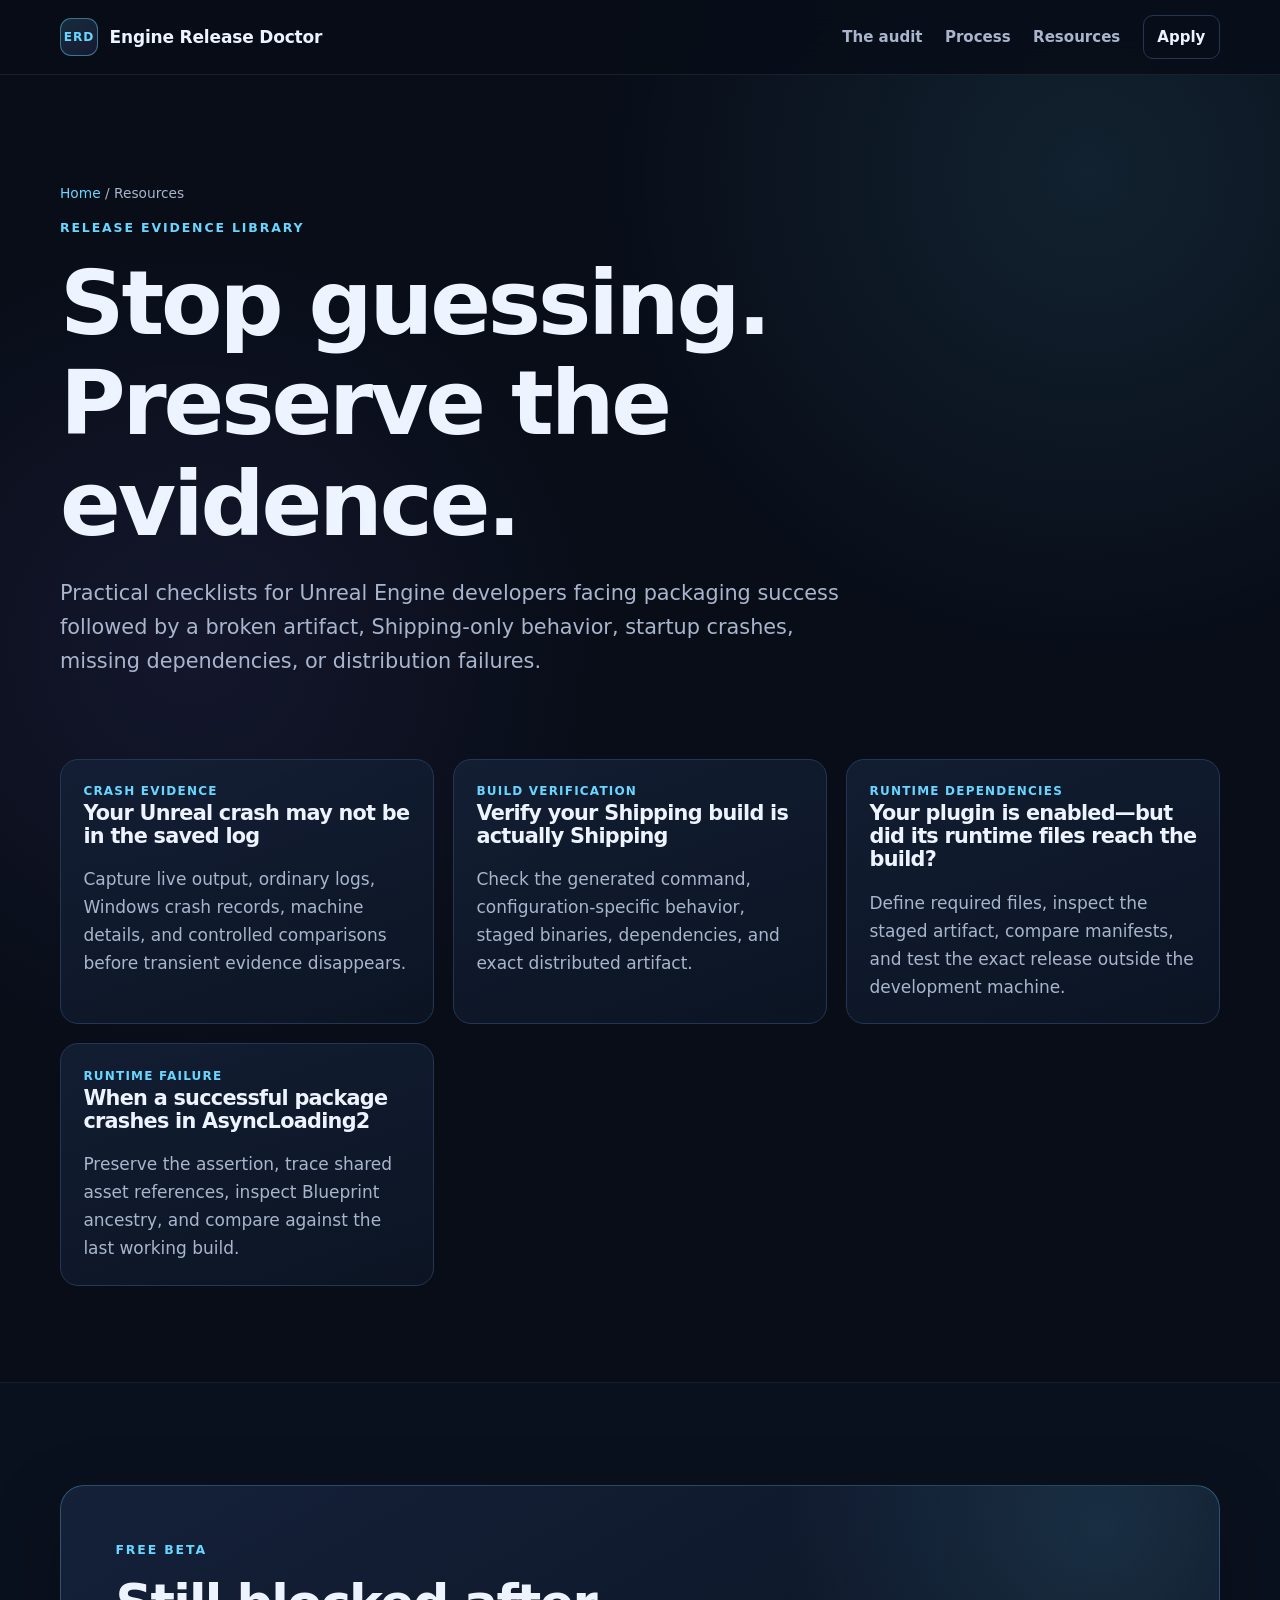
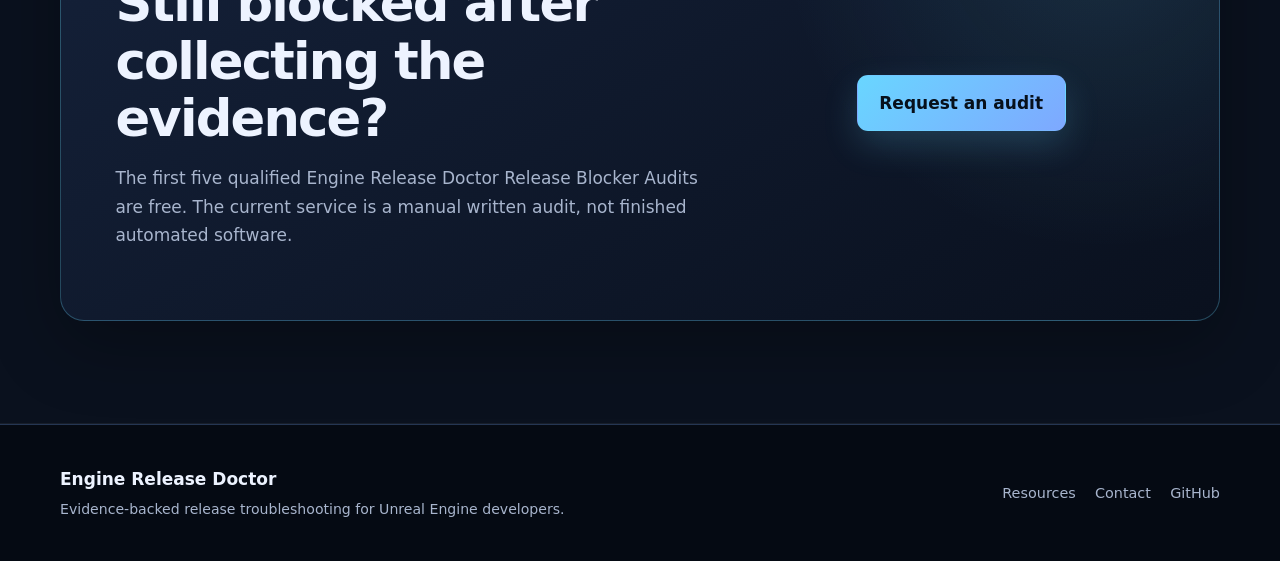
==== resources/index.html @ 9ff3390b "Link runtime dependency verification guide" ====
<!doctype html>
<html lang="en">
<head>
  <meta charset="utf-8">
  <meta name="viewport" content="width=device-width, initial-scale=1">
  <title>Unreal Release Troubleshooting Resources | Engine Release Doctor</title>
  <meta name="description" content="Practical evidence checklists for Unreal Engine packaging, Shipping-build, staged-artifact, dependency, and packaged-runtime failures.">
  <link rel="stylesheet" href="../styles.css">
</head>
<body>
  <a class="skip-link" href="#main">Skip to content</a>
  <header class="site-header">
    <div class="wrap header-inner">
      <a class="brand" href="../index.html"><span class="brand-mark">ERD</span><span>Engine Release Doctor</span></a>
      <nav aria-label="Primary navigation">
        <a href="../index.html#audit">The audit</a>
        <a href="../index.html#process">Process</a>
        <a href="index.html">Resources</a>
        <a class="nav-cta" href="../index.html#apply">Apply</a>
      </nav>
    </div>
  </header>

  <main id="main">
    <section class="resource-index-hero">
      <div class="wrap">
        <p class="breadcrumb"><a href="../index.html">Home</a> / Resources</p>
        <p class="eyebrow">Release evidence library</p>
        <h1>Stop guessing. Preserve the evidence.</h1>
        <p class="hero-copy">Practical checklists for Unreal Engine developers facing packaging success followed by a broken artifact, Shipping-only behavior, startup crashes, missing dependencies, or distribution failures.</p>
      </div>
    </section>

    <section class="resource-list">
      <div class="wrap card-grid three">
        <article class="resource-card">
          <p class="tag">Crash evidence</p>
          <h3><a href="unreal-crash-log-evidence.html">Your Unreal crash may not be in the saved log</a></h3>
          <p>Capture live output, ordinary logs, Windows crash records, machine details, and controlled comparisons before transient evidence disappears.</p>
        </article>
        <article class="resource-card">
          <p class="tag">Build verification</p>
          <h3><a href="verify-shipping-build.html">Verify your Shipping build is actually Shipping</a></h3>
          <p>Check the generated command, configuration-specific behavior, staged binaries, dependencies, and exact distributed artifact.</p>
        </article>
        <article class="resource-card">
          <p class="tag">Runtime dependencies</p>
          <h3><a href="verify-runtime-dependencies.html">Your plugin is enabled—but did its runtime files reach the build?</a></h3>
          <p>Define required files, inspect the staged artifact, compare manifests, and test the exact release outside the development machine.</p>
        </article>
        <article class="resource-card">
          <p class="tag">Runtime failure</p>
          <h3><a href="async-loading-crash.html">When a successful package crashes in AsyncLoading2</a></h3>
          <p>Preserve the assertion, trace shared asset references, inspect Blueprint ancestry, and compare against the last working build.</p>
        </article>
      </div>
    </section>

    <section class="section alt">
      <div class="wrap apply-card">
        <div>
          <p class="eyebrow">Free beta</p>
          <h2>Still blocked after collecting the evidence?</h2>
          <p>The first five qualified Engine Release Doctor Release Blocker Audits are free. The current service is a manual written audit, not finished automated software.</p>
        </div>
        <div class="apply-actions">
          <a class="button primary large" href="../index.html#apply">Request an audit</a>
        </div>
      </div>
    </section>
  </main>

  <footer>
    <div class="wrap footer-inner">
      <div><strong>Engine Release Doctor</strong><p>Evidence-backed release troubleshooting for Unreal Engine developers.</p></div>
      <div class="footer-links"><a href="index.html">Resources</a><a href="mailto:davisscholarshiphunt@gmail.com">Contact</a><a href="https://github.com/davisscholarshiphunt-beep/engine-release-doctor-site">GitHub</a></div>
    </div>
  </footer>
</body>
</html>
---- styles.css ----
:root {
  --bg: #080d18;
  --bg-soft: #0d1526;
  --panel: #111b2f;
  --panel-2: #15223a;
  --text: #edf3ff;
  --muted: #a8b5cd;
  --line: #253653;
  --accent: #69d6ff;
  --accent-2: #8e7dff;
  --success: #73e2aa;
  --warning: #f6c66c;
  --danger: #ff9c9c;
  --shadow: 0 24px 70px rgba(0, 0, 0, .28);
  --radius: 18px;
  --wrap: 1160px;
}

* { box-sizing: border-box; }

html { scroll-behavior: smooth; }

body {
  margin: 0;
  background:
    radial-gradient(circle at 85% 8%, rgba(105, 214, 255, .1), transparent 31rem),
    radial-gradient(circle at 15% 30%, rgba(142, 125, 255, .09), transparent 26rem),
    var(--bg);
  color: var(--text);
  font-family: Inter, ui-sans-serif, system-ui, -apple-system, BlinkMacSystemFont, "Segoe UI", sans-serif;
  font-size: 17px;
  line-height: 1.65;
  -webkit-font-smoothing: antialiased;
}

a { color: inherit; }

a:focus-visible,
button:focus-visible,
summary:focus-visible {
  outline: 3px solid var(--accent);
  outline-offset: 4px;
}

.skip-link {
  position: absolute;
  top: -100px;
  left: 1rem;
  z-index: 999;
  padding: .75rem 1rem;
  border-radius: 8px;
  background: #fff;
  color: #000;
}
.skip-link:focus { top: 1rem; }

.wrap {
  width: min(calc(100% - 2.5rem), var(--wrap));
  margin-inline: auto;
}

.narrow { max-width: 790px; }

.site-header {
  position: sticky;
  top: 0;
  z-index: 30;
  border-bottom: 1px solid rgba(255, 255, 255, .08);
  background: rgba(8, 13, 24, .86);
  backdrop-filter: blur(18px);
}

.header-inner {
  display: flex;
  align-items: center;
  justify-content: space-between;
  min-height: 74px;
  gap: 1rem;
}

.brand {
  display: inline-flex;
  align-items: center;
  gap: .72rem;
  font-weight: 800;
  text-decoration: none;
  letter-spacing: -.01em;
}

.brand-mark {
  display: grid;
  place-items: center;
  width: 38px;
  height: 38px;
  border: 1px solid rgba(105, 214, 255, .45);
  border-radius: 11px;
  background: linear-gradient(145deg, rgba(105, 214, 255, .16), rgba(142, 125, 255, .12));
  color: var(--accent);
  font-size: .76rem;
  letter-spacing: .08em;
}

nav {
  display: flex;
  align-items: center;
  gap: 1.4rem;
}

nav a {
  color: var(--muted);
  text-decoration: none;
  font-size: .94rem;
  font-weight: 650;
}
nav a:hover { color: var(--text); }

.nav-cta {
  padding: .55rem .85rem;
  border: 1px solid var(--line);
  border-radius: 10px;
  color: var(--text);
}

.hero {
  padding: 7.5rem 0 6.5rem;
  overflow: hidden;
}

.hero-grid {
  display: grid;
  grid-template-columns: minmax(0, 1.45fr) minmax(330px, .75fr);
  align-items: center;
  gap: clamp(3rem, 7vw, 6rem);
}

.eyebrow {
  margin: 0 0 .9rem;
  color: var(--accent);
  font-size: .78rem;
  font-weight: 850;
  letter-spacing: .15em;
  text-transform: uppercase;
}

h1, h2, h3 {
  margin-top: 0;
  line-height: 1.12;
  letter-spacing: -.035em;
}

h1 {
  max-width: 800px;
  margin-bottom: 1.35rem;
  font-size: clamp(3.1rem, 7vw, 5.9rem);
}

h2 {
  margin-bottom: 1rem;
  font-size: clamp(2rem, 4vw, 3.45rem);
}

h3 {
  margin-bottom: .7rem;
  font-size: 1.3rem;
}

p { color: var(--muted); }

.hero-copy {
  max-width: 780px;
  margin: 0 0 2rem;
  font-size: clamp(1.08rem, 2vw, 1.3rem);
}

.button-row {
  display: flex;
  flex-wrap: wrap;
  gap: .85rem;
}

.button {
  display: inline-flex;
  align-items: center;
  justify-content: center;
  min-height: 48px;
  padding: .72rem 1.05rem;
  border: 1px solid transparent;
  border-radius: 11px;
  font-weight: 800;
  text-decoration: none;
  transition: transform .18s ease, border-color .18s ease, background .18s ease;
}

.button:hover { transform: translateY(-2px); }

.button.primary {
  background: linear-gradient(135deg, var(--accent), #7ea8ff);
  color: #07101b;
  box-shadow: 0 14px 34px rgba(105, 214, 255, .18);
}

.button.secondary {
  border-color: var(--line);
  background: rgba(255, 255, 255, .025);
  color: var(--text);
}

.button.large {
  min-height: 56px;
  padding-inline: 1.35rem;
}

.fine-print {
  max-width: 690px;
  margin-top: 1rem;
  font-size: .85rem;
}

.diagnostic-card {
  position: relative;
  padding: 1.6rem;
  border: 1px solid rgba(105, 214, 255, .22);
  border-radius: 24px;
  background: linear-gradient(155deg, rgba(21, 34, 58, .96), rgba(11, 18, 33, .96));
  box-shadow: var(--shadow);
}

.diagnostic-card::before {
  content: "";
  position: absolute;
  inset: -1px;
  z-index: -1;
  border-radius: inherit;
  background: linear-gradient(140deg, rgba(105, 214, 255, .35), transparent 42%, rgba(142, 125, 255, .28));
  filter: blur(12px);
  opacity: .38;
}

.status-line {
  display: flex;
  align-items: center;
  gap: .55rem;
  margin-bottom: 1.4rem;
  color: var(--success);
  font-size: .85rem;
  font-weight: 750;
}

.status-dot {
  width: 9px;
  height: 9px;
  border-radius: 50%;
  background: var(--success);
  box-shadow: 0 0 0 5px rgba(115, 226, 170, .11);
}

.check-list,
.evidence-list,
.fit-card ul {
  margin: 0;
  padding: 0;
  list-style: none;
}

.check-list li,
.evidence-list li,
.fit-card li {
  position: relative;
  padding-left: 1.65rem;
}

.check-list li + li,
.evidence-list li + li,
.fit-card li + li { margin-top: .72rem; }

.check-list li::before,
.evidence-list li::before,
.fit-card.yes li::before {
  content: "✓";
  position: absolute;
  left: 0;
  color: var(--success);
  font-weight: 900;
}

.fit-card.no li::before {
  content: "—";
  position: absolute;
  left: 0;
  color: var(--warning);
  font-weight: 900;
}

.card-note {
  margin-top: 1.35rem;
  padding-top: 1rem;
  border-top: 1px solid var(--line);
  color: var(--muted);
  font-size: .88rem;
}

.signal-strip {
  border-block: 1px solid var(--line);
  background: rgba(12, 20, 35, .68);
}

.signal-grid {
  display: grid;
  grid-template-columns: repeat(6, 1fr);
  gap: .75rem;
  padding-block: 1.05rem;
}

.signal-grid span {
  color: #c8d4e8;
  font-size: .78rem;
  font-weight: 720;
  text-align: center;
}

.section { padding: 6.4rem 0; }
.section.alt {
  border-block: 1px solid rgba(255, 255, 255, .055);
  background: rgba(12, 20, 35, .62);
}

.section-heading {
  max-width: 780px;
  margin-bottom: 2.6rem;
}
.section-heading.compact { margin-bottom: 1.8rem; }
.section-heading p { max-width: 720px; }
.row-heading {
  display: flex;
  align-items: end;
  justify-content: space-between;
  max-width: none;
  gap: 2rem;
}
.row-heading h2 { margin-bottom: 0; }

.card-grid {
  display: grid;
  gap: 1.2rem;
}
.card-grid.three { grid-template-columns: repeat(3, 1fr); }

.feature-card,
.resource-card,
.fit-card,
.check-panel {
  border: 1px solid var(--line);
  border-radius: var(--radius);
  background: linear-gradient(160deg, rgba(20, 33, 56, .82), rgba(13, 22, 38, .82));
}

.feature-card,
.resource-card,
.fit-card { padding: 1.4rem; }

.step-number {
  display: inline-block;
  margin-bottom: 1.2rem;
  color: var(--accent);
  font-size: .76rem;
  font-weight: 900;
  letter-spacing: .12em;
}

.feature-card p,
.resource-card p { margin-bottom: 0; }

.two-column,
.evidence-grid {
  display: grid;
  grid-template-columns: .85fr 1.15fr;
  gap: clamp(2rem, 8vw, 7rem);
  align-items: start;
}

.lead { font-size: 1.1rem; }

.process-list {
  margin: 0;
  padding: 0;
  list-style: none;
  counter-reset: process;
}

.process-list li {
  position: relative;
  display: grid;
  grid-template-columns: 1fr;
  padding: 0 0 1.6rem 3.6rem;
  counter-increment: process;
}

.process-list li + li { padding-top: .15rem; }

.process-list li::before {
  content: counter(process, decimal-leading-zero);
  position: absolute;
  left: 0;
  top: 0;
  display: grid;
  place-items: center;
  width: 2.5rem;
  height: 2.5rem;
  border: 1px solid var(--line);
  border-radius: 10px;
  color: var(--accent);
  font-size: .75rem;
  font-weight: 900;
}

.process-list li:not(:last-child)::after {
  content: "";
  position: absolute;
  left: 1.22rem;
  top: 2.75rem;
  bottom: .25rem;
  width: 1px;
  background: var(--line);
}

.process-list span { color: var(--muted); }

.privacy-note {
  margin-top: 1.5rem;
  padding: 1rem 1.1rem;
  border-left: 3px solid var(--warning);
  border-radius: 0 10px 10px 0;
  background: rgba(246, 198, 108, .07);
  color: var(--muted);
}
.privacy-note strong { color: var(--text); }

.check-panel { padding: 1.5rem; }

.fit-grid {
  display: grid;
  grid-template-columns: 1fr 1fr;
  gap: 1.2rem;
}

.fit-card.yes { border-color: rgba(115, 226, 170, .26); }
.fit-card.no { border-color: rgba(246, 198, 108, .22); }

.tag {
  margin: 0 0 .8rem;
  color: var(--accent);
  font-size: .75rem;
  font-weight: 850;
  letter-spacing: .1em;
  text-transform: uppercase;
}

.resource-card h3 a { text-decoration: none; }
.resource-card h3 a:hover { color: var(--accent); }

.text-link {
  color: var(--accent);
  font-weight: 800;
  text-decoration: none;
  white-space: nowrap;
}

.apply-section { padding-top: 4rem; }

.apply-card {
  display: grid;
  grid-template-columns: 1.2fr .8fr;
  align-items: center;
  gap: 2rem;
  padding: clamp(1.6rem, 5vw, 3.4rem);
  border: 1px solid rgba(105, 214, 255, .28);
  border-radius: 24px;
  background:
    radial-gradient(circle at 90% 10%, rgba(105, 214, 255, .12), transparent 20rem),
    linear-gradient(150deg, rgba(21, 34, 58, .97), rgba(10, 17, 30, .97));
  box-shadow: var(--shadow);
}

.apply-actions { text-align: center; }
.contact-line { margin: .8rem 0 0; font-size: .85rem; }
.contact-line a { color: var(--accent); }

.faq-section details {
  border-top: 1px solid var(--line);
  padding: 1rem 0;
}
.faq-section details:last-child { border-bottom: 1px solid var(--line); }

summary {
  cursor: pointer;
  color: var(--text);
  font-weight: 800;
}

footer {
  border-top: 1px solid var(--line);
  padding: 2.5rem 0;
  background: rgba(5, 9, 17, .72);
}

.footer-inner {
  display: flex;
  align-items: center;
  justify-content: space-between;
  gap: 2rem;
}
.footer-inner p { margin: .3rem 0 0; font-size: .88rem; }
.footer-links { display: flex; gap: 1.2rem; }
.footer-links a { color: var(--muted); text-decoration: none; font-size: .9rem; }
.footer-links a:hover { color: var(--text); }

/* Resource pages */
.article-hero { padding: 5.5rem 0 3.2rem; }
.article-hero .wrap { max-width: 860px; }
.article-hero h1 { font-size: clamp(2.5rem, 6vw, 4.8rem); }
.article-meta { color: var(--muted); font-size: .88rem; }

.article-layout {
  display: grid;
  grid-template-columns: minmax(0, 760px) 260px;
  gap: 4rem;
  align-items: start;
  padding-bottom: 6rem;
}

.article-body h2 { margin-top: 3.2rem; font-size: 2rem; }
.article-body h3 { margin-top: 2.2rem; }
.article-body p,
.article-body li { color: #c0cce0; }
.article-body code {
  padding: .12rem .35rem;
  border: 1px solid var(--line);
  border-radius: 5px;
  background: #0b1220;
  color: #d7e7ff;
  font-size: .9em;
}
.article-body pre {
  overflow-x: auto;
  padding: 1rem;
  border: 1px solid var(--line);
  border-radius: 12px;
  background: #070c15;
}
.article-body blockquote {
  margin: 2rem 0;
  padding: .2rem 0 .2rem 1.2rem;
  border-left: 3px solid var(--accent);
}

.article-aside {
  position: sticky;
  top: 100px;
  padding: 1.2rem;
  border: 1px solid var(--line);
  border-radius: 14px;
  background: var(--panel);
}
.article-aside h3 { font-size: 1rem; }
.article-aside a { color: var(--accent); }
.article-aside p { font-size: .9rem; }

.resource-index-hero { padding: 5.8rem 0 3rem; }
.resource-list { padding-bottom: 6rem; }
.resource-list .resource-card { min-height: 100%; }
.breadcrumb { color: var(--muted); font-size: .86rem; }
.breadcrumb a { color: var(--accent); text-decoration: none; }

@media (max-width: 980px) {
  nav a:not(.nav-cta) { display: none; }
  .hero-grid,
  .two-column,
  .evidence-grid,
  .apply-card,
  .article-layout { grid-template-columns: 1fr; }
  .card-grid.three { grid-template-columns: repeat(2, 1fr); }
  .signal-grid { grid-template-columns: repeat(3, 1fr); }
  .article-aside { position: static; }
}

@media (max-width: 680px) {
  body { font-size: 16px; }
  .wrap { width: min(calc(100% - 1.5rem), var(--wrap)); }
  .hero { padding: 5rem 0 4.2rem; }
  h1 { font-size: clamp(2.65rem, 14vw, 4.2rem); }
  .section { padding: 4.5rem 0; }
  .card-grid.three,
  .fit-grid { grid-template-columns: 1fr; }
  .signal-grid { grid-template-columns: repeat(2, 1fr); }
  .row-heading,
  .footer-inner { align-items: flex-start; flex-direction: column; }
  .footer-links { flex-wrap: wrap; }
  .button-row .button,
  .apply-actions .button { width: 100%; }
  .diagnostic-card { padding: 1.25rem; }
}
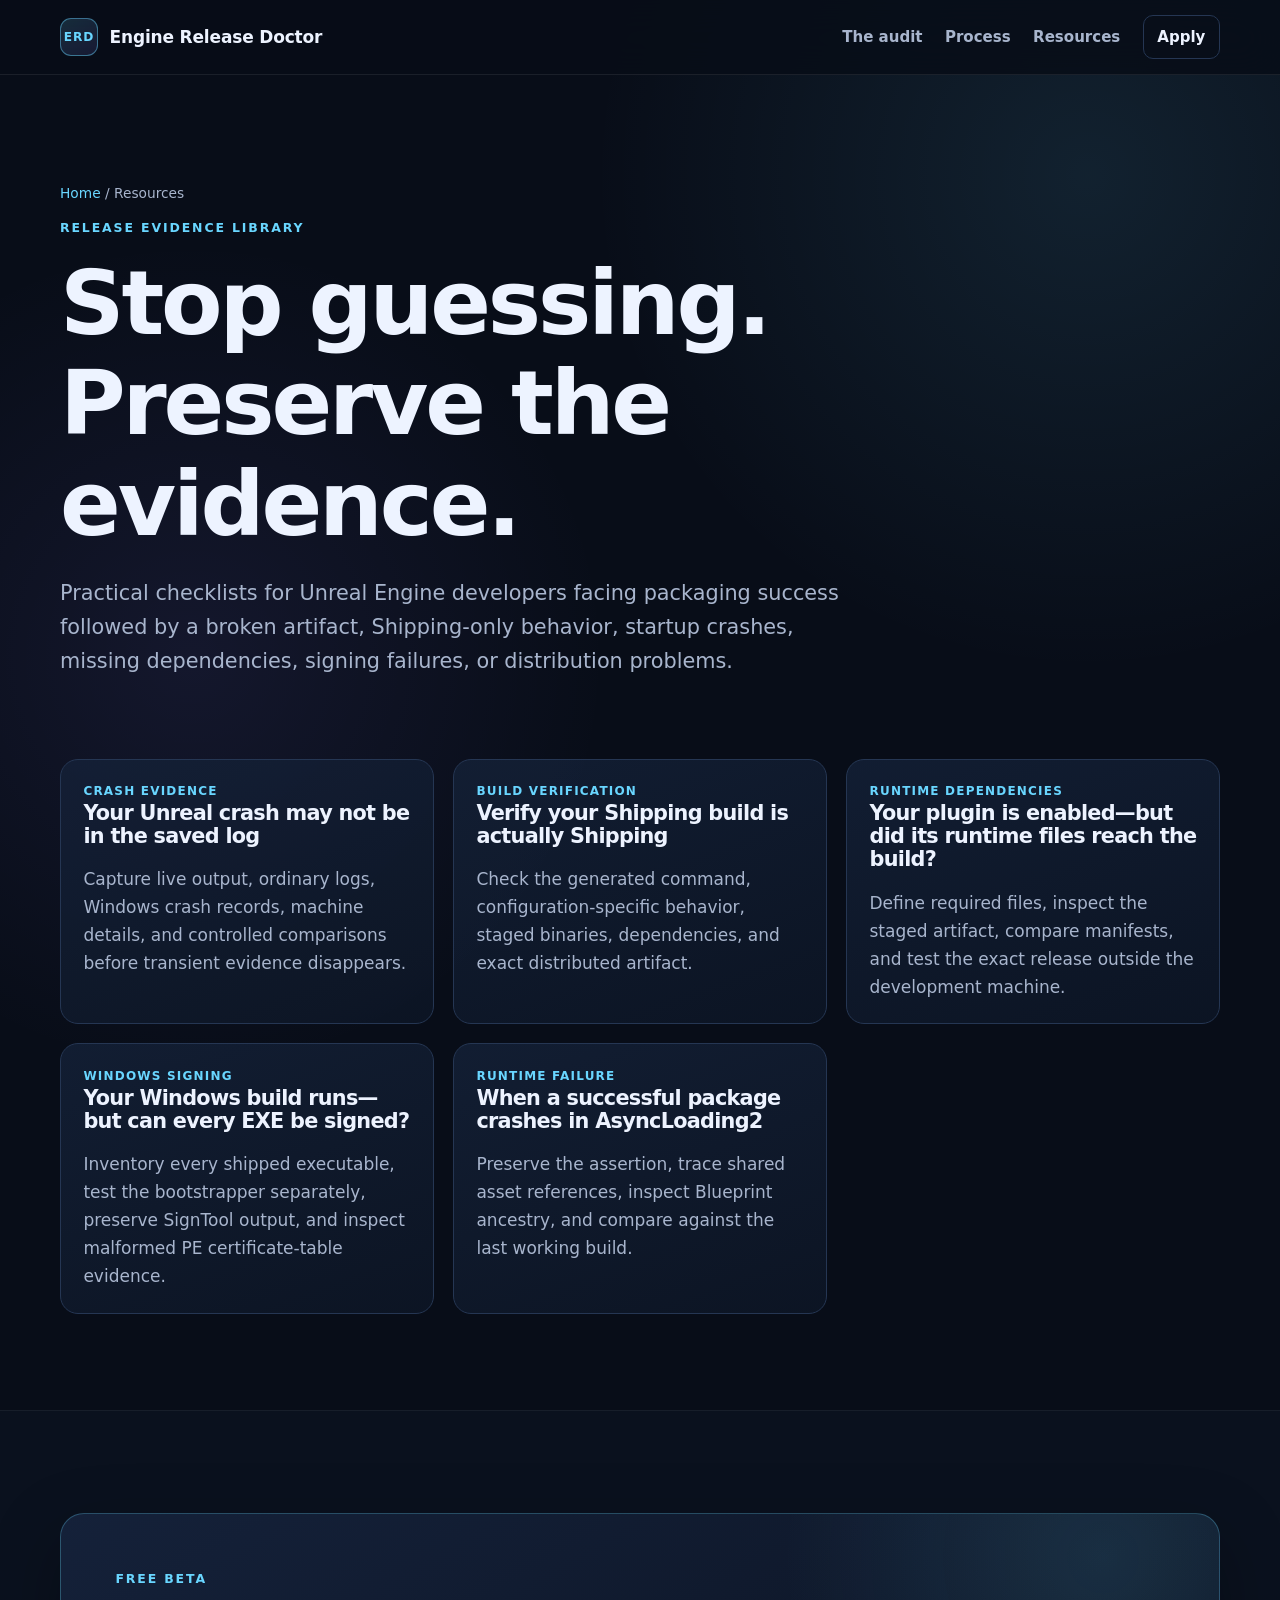
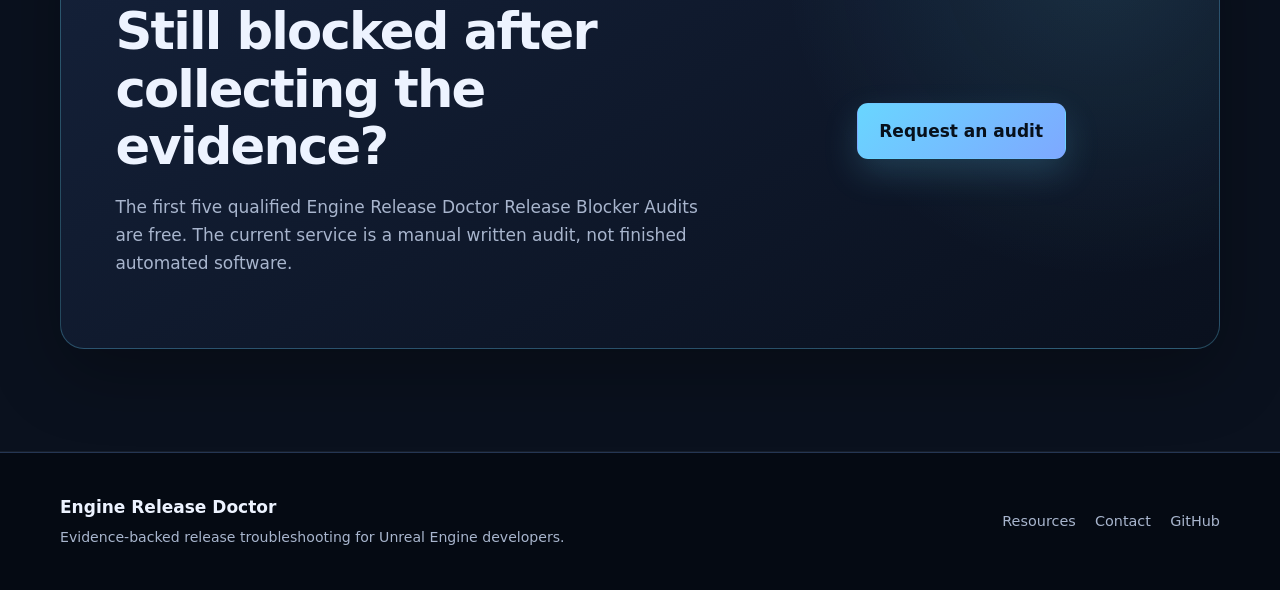
==== commit 98e0e523: "Add Windows signing preflight to resources" ====
--- a/resources/index.html
+++ b/resources/index.html
@@ -4,7 +4,7 @@
   <meta charset="utf-8">
   <meta name="viewport" content="width=device-width, initial-scale=1">
   <title>Unreal Release Troubleshooting Resources | Engine Release Doctor</title>
-  <meta name="description" content="Practical evidence checklists for Unreal Engine packaging, Shipping-build, staged-artifact, dependency, and packaged-runtime failures.">
+  <meta name="description" content="Practical evidence checklists for Unreal Engine packaging, Shipping-build, staged-artifact, dependency, signing, and packaged-runtime failures.">
   <link rel="stylesheet" href="../styles.css">
 </head>
 <body>
@@ -27,7 +27,7 @@
         <p class="breadcrumb"><a href="../index.html">Home</a> / Resources</p>
         <p class="eyebrow">Release evidence library</p>
         <h1>Stop guessing. Preserve the evidence.</h1>
-        <p class="hero-copy">Practical checklists for Unreal Engine developers facing packaging success followed by a broken artifact, Shipping-only behavior, startup crashes, missing dependencies, or distribution failures.</p>
+        <p class="hero-copy">Practical checklists for Unreal Engine developers facing packaging success followed by a broken artifact, Shipping-only behavior, startup crashes, missing dependencies, signing failures, or distribution problems.</p>
       </div>
     </section>
 
@@ -47,6 +47,11 @@
           <p class="tag">Runtime dependencies</p>
           <h3><a href="verify-runtime-dependencies.html">Your plugin is enabled—but did its runtime files reach the build?</a></h3>
           <p>Define required files, inspect the staged artifact, compare manifests, and test the exact release outside the development machine.</p>
+        </article>
+        <article class="resource-card">
+          <p class="tag">Windows signing</p>
+          <h3><a href="windows-signing-preflight.html">Your Windows build runs—but can every EXE be signed?</a></h3>
+          <p>Inventory every shipped executable, test the bootstrapper separately, preserve SignTool output, and inspect malformed PE certificate-table evidence.</p>
         </article>
         <article class="resource-card">
           <p class="tag">Runtime failure</p>
@@ -73,7 +78,7 @@
   <footer>
     <div class="wrap footer-inner">
       <div><strong>Engine Release Doctor</strong><p>Evidence-backed release troubleshooting for Unreal Engine developers.</p></div>
-      <div class="footer-links"><a href="index.html">Resources</a><a href="mailto:davisscholarshiphunt@gmail.com">Contact</a><a href="https://github.com/davisscholarshiphunt-beep/engine-release-doctor-site">GitHub</a></div>
+      <div class="footer-links"><a href="index.html">Resources</a><a href="mailto:epiclukefish5@gmail.com">Contact</a><a href="https://github.com/davisscholarshiphunt-beep/engine-release-doctor-site">GitHub</a></div>
     </div>
   </footer>
 </body>
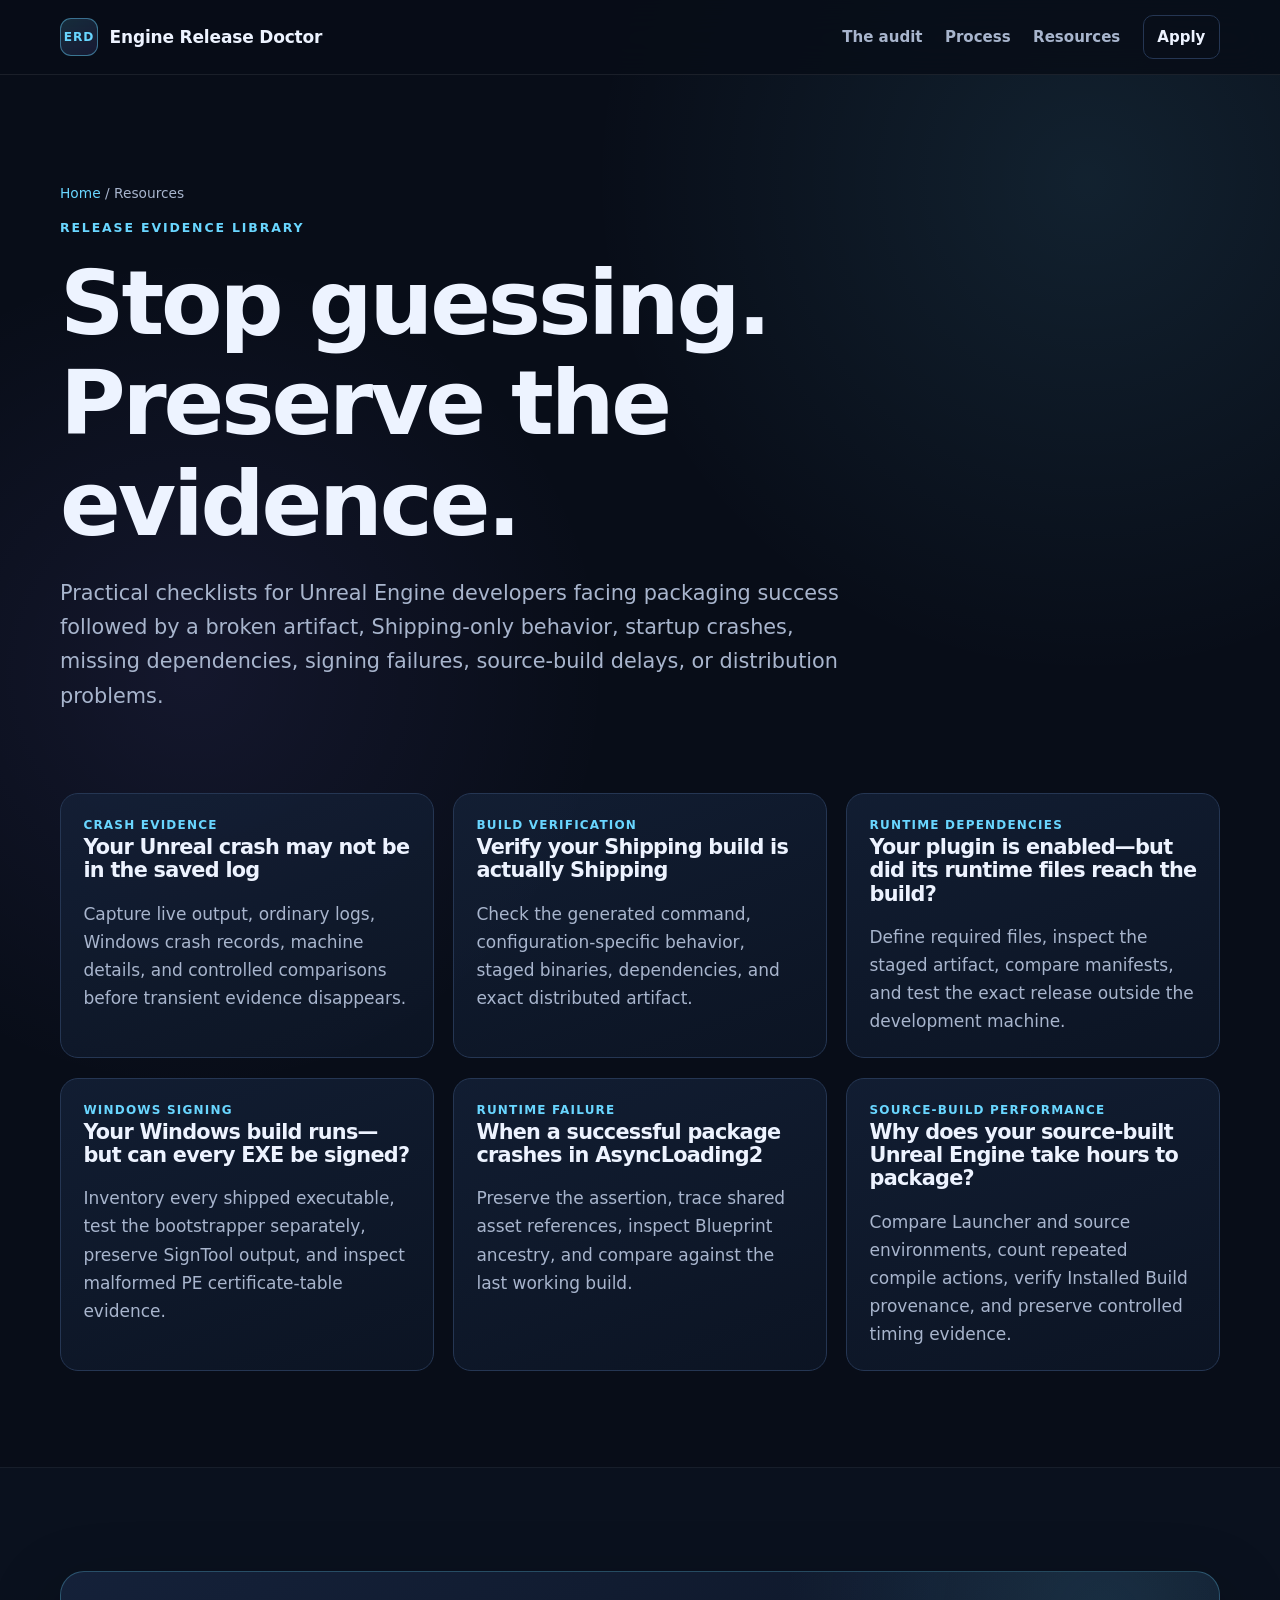
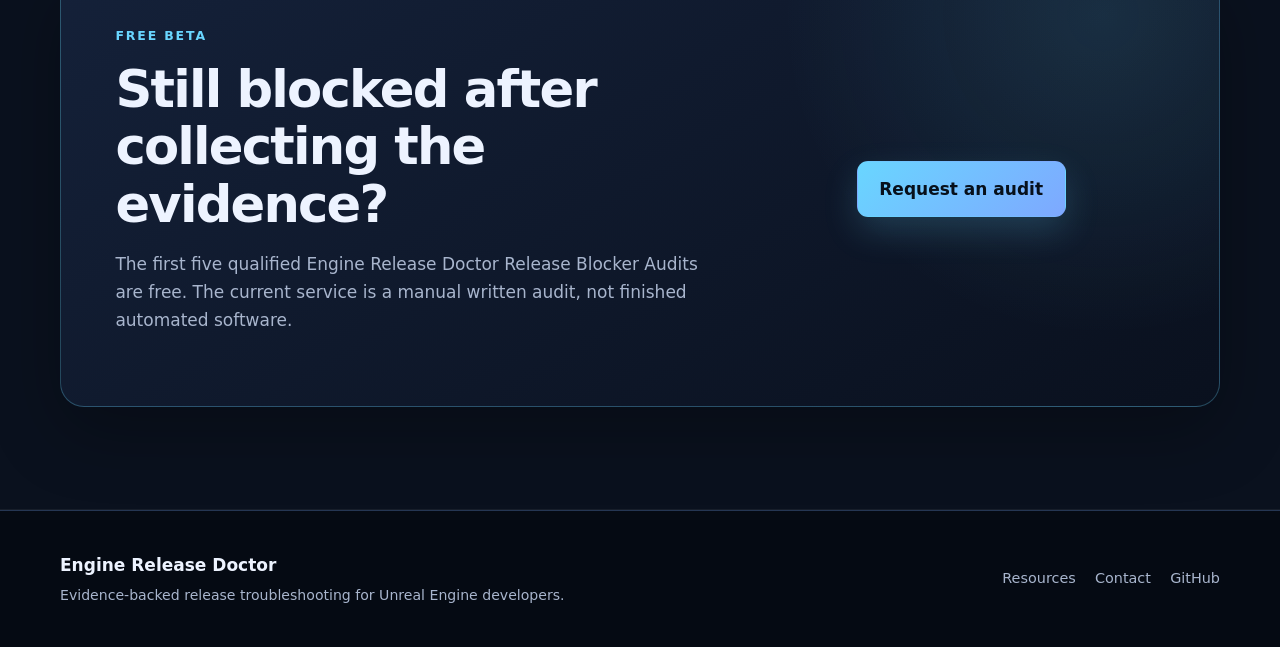
==== commit 077cfaa2: "Add source-build packaging guide to resources" ====
--- a/resources/index.html
+++ b/resources/index.html
@@ -4,7 +4,7 @@
   <meta charset="utf-8">
   <meta name="viewport" content="width=device-width, initial-scale=1">
   <title>Unreal Release Troubleshooting Resources | Engine Release Doctor</title>
-  <meta name="description" content="Practical evidence checklists for Unreal Engine packaging, Shipping-build, staged-artifact, dependency, signing, and packaged-runtime failures.">
+  <meta name="description" content="Practical evidence checklists for Unreal Engine packaging, Shipping-build, staged-artifact, dependency, signing, source-build performance, and packaged-runtime failures.">
   <link rel="stylesheet" href="../styles.css">
 </head>
 <body>
@@ -27,7 +27,7 @@
         <p class="breadcrumb"><a href="../index.html">Home</a> / Resources</p>
         <p class="eyebrow">Release evidence library</p>
         <h1>Stop guessing. Preserve the evidence.</h1>
-        <p class="hero-copy">Practical checklists for Unreal Engine developers facing packaging success followed by a broken artifact, Shipping-only behavior, startup crashes, missing dependencies, signing failures, or distribution problems.</p>
+        <p class="hero-copy">Practical checklists for Unreal Engine developers facing packaging success followed by a broken artifact, Shipping-only behavior, startup crashes, missing dependencies, signing failures, source-build delays, or distribution problems.</p>
       </div>
     </section>
 
@@ -58,6 +58,11 @@
           <h3><a href="async-loading-crash.html">When a successful package crashes in AsyncLoading2</a></h3>
           <p>Preserve the assertion, trace shared asset references, inspect Blueprint ancestry, and compare against the last working build.</p>
         </article>
+        <article class="resource-card">
+          <p class="tag">Source-build performance</p>
+          <h3><a href="source-build-packaging-slow.html">Why does your source-built Unreal Engine take hours to package?</a></h3>
+          <p>Compare Launcher and source environments, count repeated compile actions, verify Installed Build provenance, and preserve controlled timing evidence.</p>
+        </article>
       </div>
     </section>
 
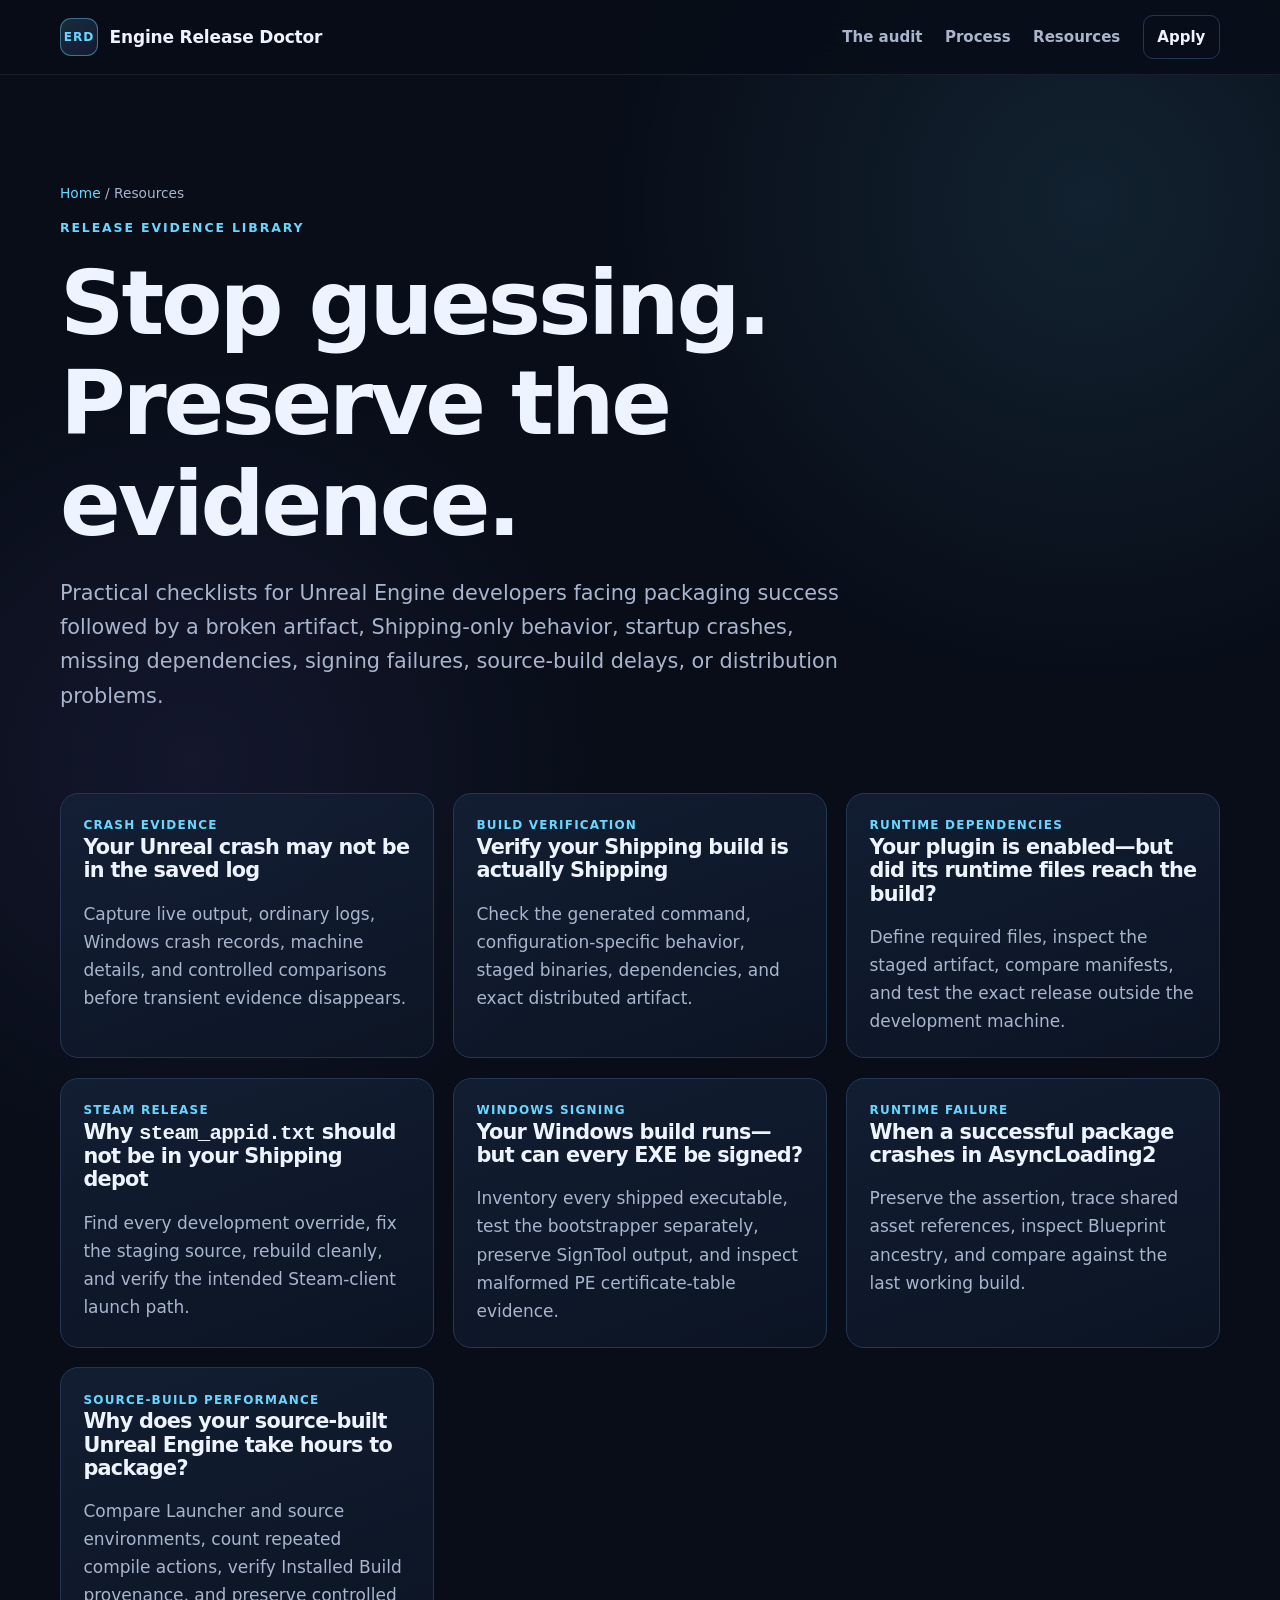
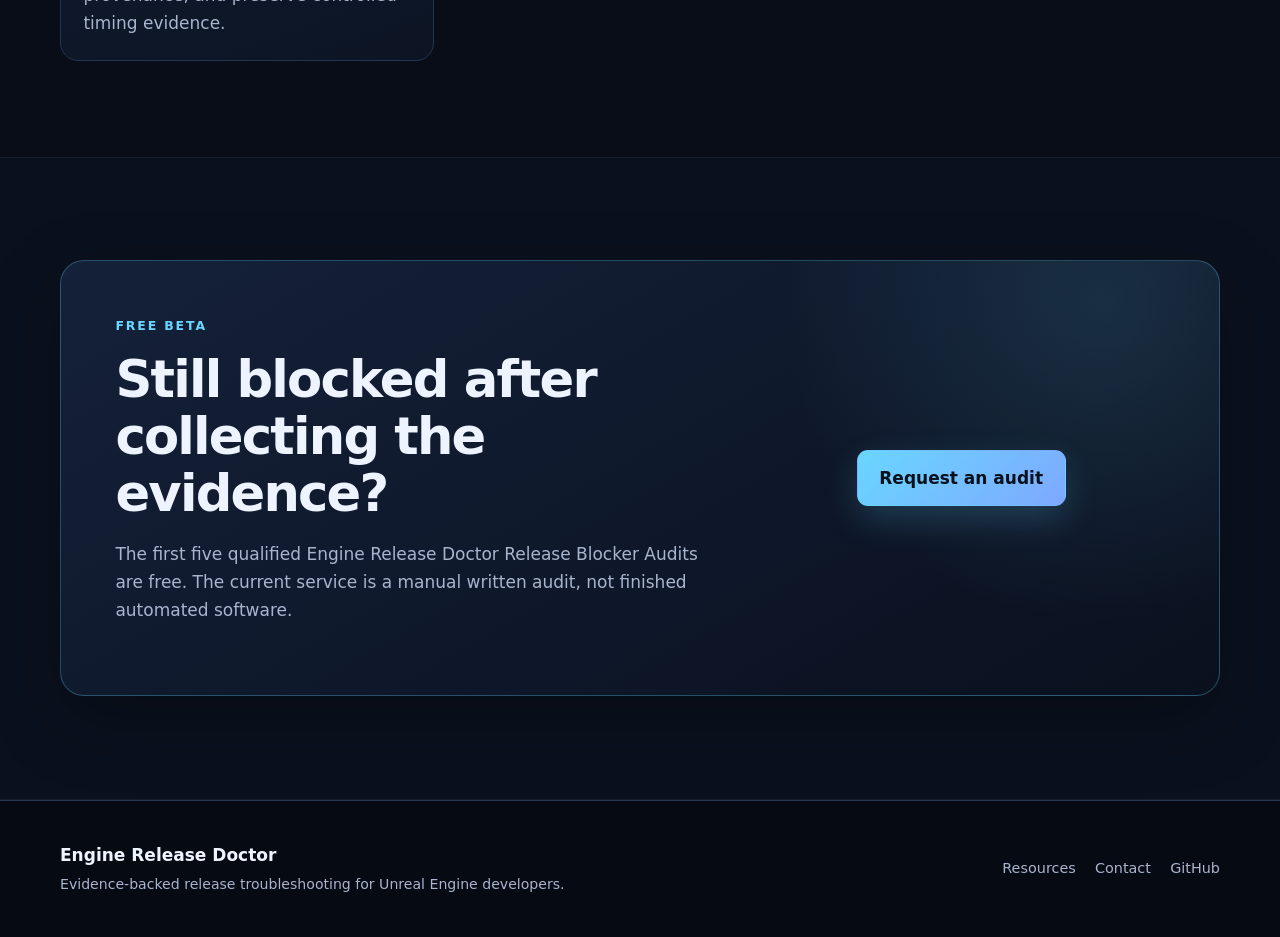
==== commit d6316e81: "Publish Steam App ID release preflight" ====
--- a/resources/index.html
+++ b/resources/index.html
@@ -49,6 +49,11 @@
           <p>Define required files, inspect the staged artifact, compare manifests, and test the exact release outside the development machine.</p>
         </article>
         <article class="resource-card">
+          <p class="tag">Steam release</p>
+          <h3><a href="steam-appid-shipping-depot.html">Why <code>steam_appid.txt</code> should not be in your Shipping depot</a></h3>
+          <p>Find every development override, fix the staging source, rebuild cleanly, and verify the intended Steam-client launch path.</p>
+        </article>
+        <article class="resource-card">
           <p class="tag">Windows signing</p>
           <h3><a href="windows-signing-preflight.html">Your Windows build runs—but can every EXE be signed?</a></h3>
           <p>Inventory every shipped executable, test the bootstrapper separately, preserve SignTool output, and inspect malformed PE certificate-table evidence.</p>
--- a/styles.css
+++ b/styles.css
@@ -515,6 +515,53 @@
 .footer-links a:hover { color: var(--text); }
 
 /* Resource pages */
+.article-page { padding: 5.5rem 0 6rem; }
+.article-wrap { max-width: 860px; }
+.article-wrap h1 { font-size: clamp(2.5rem, 6vw, 4.8rem); }
+.article-wrap h2 { margin-top: 3.2rem; font-size: 2rem; }
+.article-wrap h3 { margin-top: 2.2rem; }
+.article-wrap p,
+.article-wrap li { color: #c0cce0; }
+.article-wrap a:not(.button) { color: var(--accent); }
+.article-wrap code {
+  padding: .12rem .35rem;
+  border: 1px solid var(--line);
+  border-radius: 5px;
+  background: #0b1220;
+  color: #d7e7ff;
+  font-size: .9em;
+  overflow-wrap: anywhere;
+}
+.article-wrap pre {
+  overflow-x: auto;
+  padding: 1rem;
+  border: 1px solid var(--line);
+  border-radius: 12px;
+  background: #070c15;
+}
+.article-wrap pre code {
+  padding: 0;
+  border: 0;
+  background: transparent;
+  overflow-wrap: normal;
+}
+.article-lead { font-size: clamp(1.08rem, 2vw, 1.3rem); }
+.article-callout {
+  margin: 2rem 0;
+  padding: 1.25rem 1.4rem;
+  border: 1px solid rgba(105, 214, 255, .28);
+  border-radius: 14px;
+  background: rgba(105, 214, 255, .07);
+}
+.article-callout p { margin-bottom: 0; }
+.article-cta {
+  margin-top: 4rem;
+  padding: clamp(1.5rem, 4vw, 2.5rem);
+  border: 1px solid rgba(105, 214, 255, .28);
+  border-radius: 20px;
+  background: linear-gradient(150deg, rgba(21, 34, 58, .97), rgba(10, 17, 30, .97));
+}
+
 .article-hero { padding: 5.5rem 0 3.2rem; }
 .article-hero .wrap { max-width: 860px; }
 .article-hero h1 { font-size: clamp(2.5rem, 6vw, 4.8rem); }
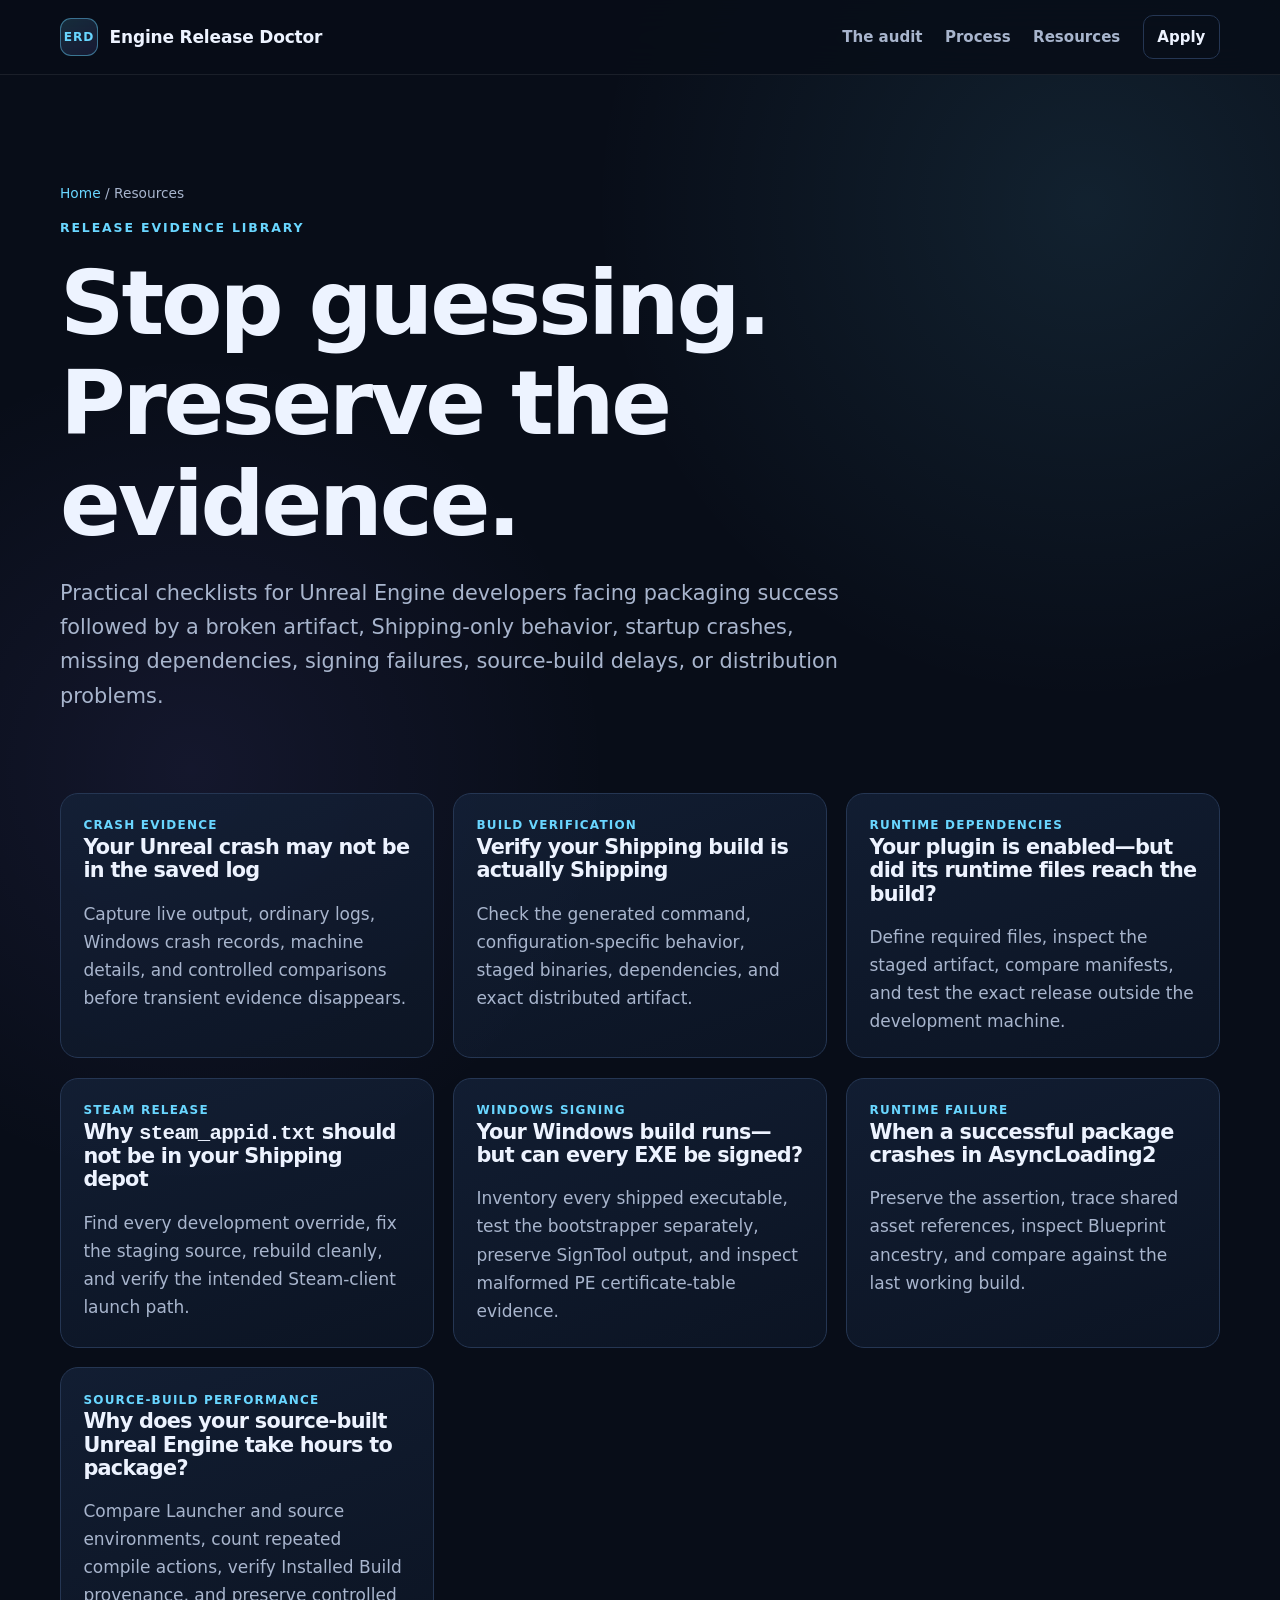
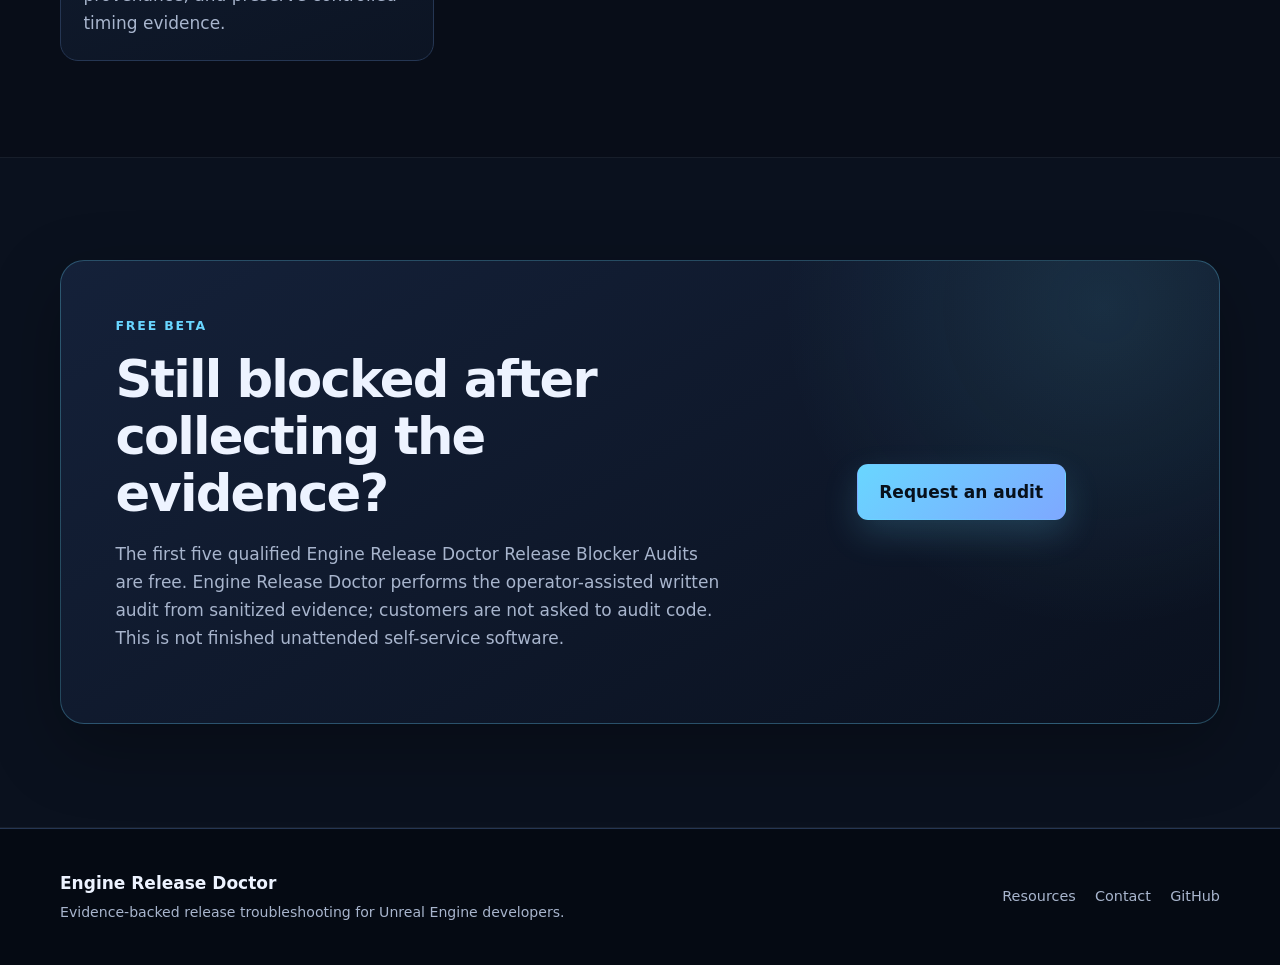
==== commit 098f6a8a: "Clarify agent-operated beta" ====
--- a/resources/index.html
+++ b/resources/index.html
@@ -1,4 +1,4 @@
-<!doctype html>
+<!DOCTYPE html>
 <html lang="en">
 <head>
   <meta charset="utf-8">
@@ -76,7 +76,7 @@
         <div>
           <p class="eyebrow">Free beta</p>
           <h2>Still blocked after collecting the evidence?</h2>
-          <p>The first five qualified Engine Release Doctor Release Blocker Audits are free. The current service is a manual written audit, not finished automated software.</p>
+          <p>The first five qualified Engine Release Doctor Release Blocker Audits are free. Engine Release Doctor performs the operator-assisted written audit from sanitized evidence; customers are not asked to audit code. This is not finished unattended self-service software.</p>
         </div>
         <div class="apply-actions">
           <a class="button primary large" href="../index.html#apply">Request an audit</a>
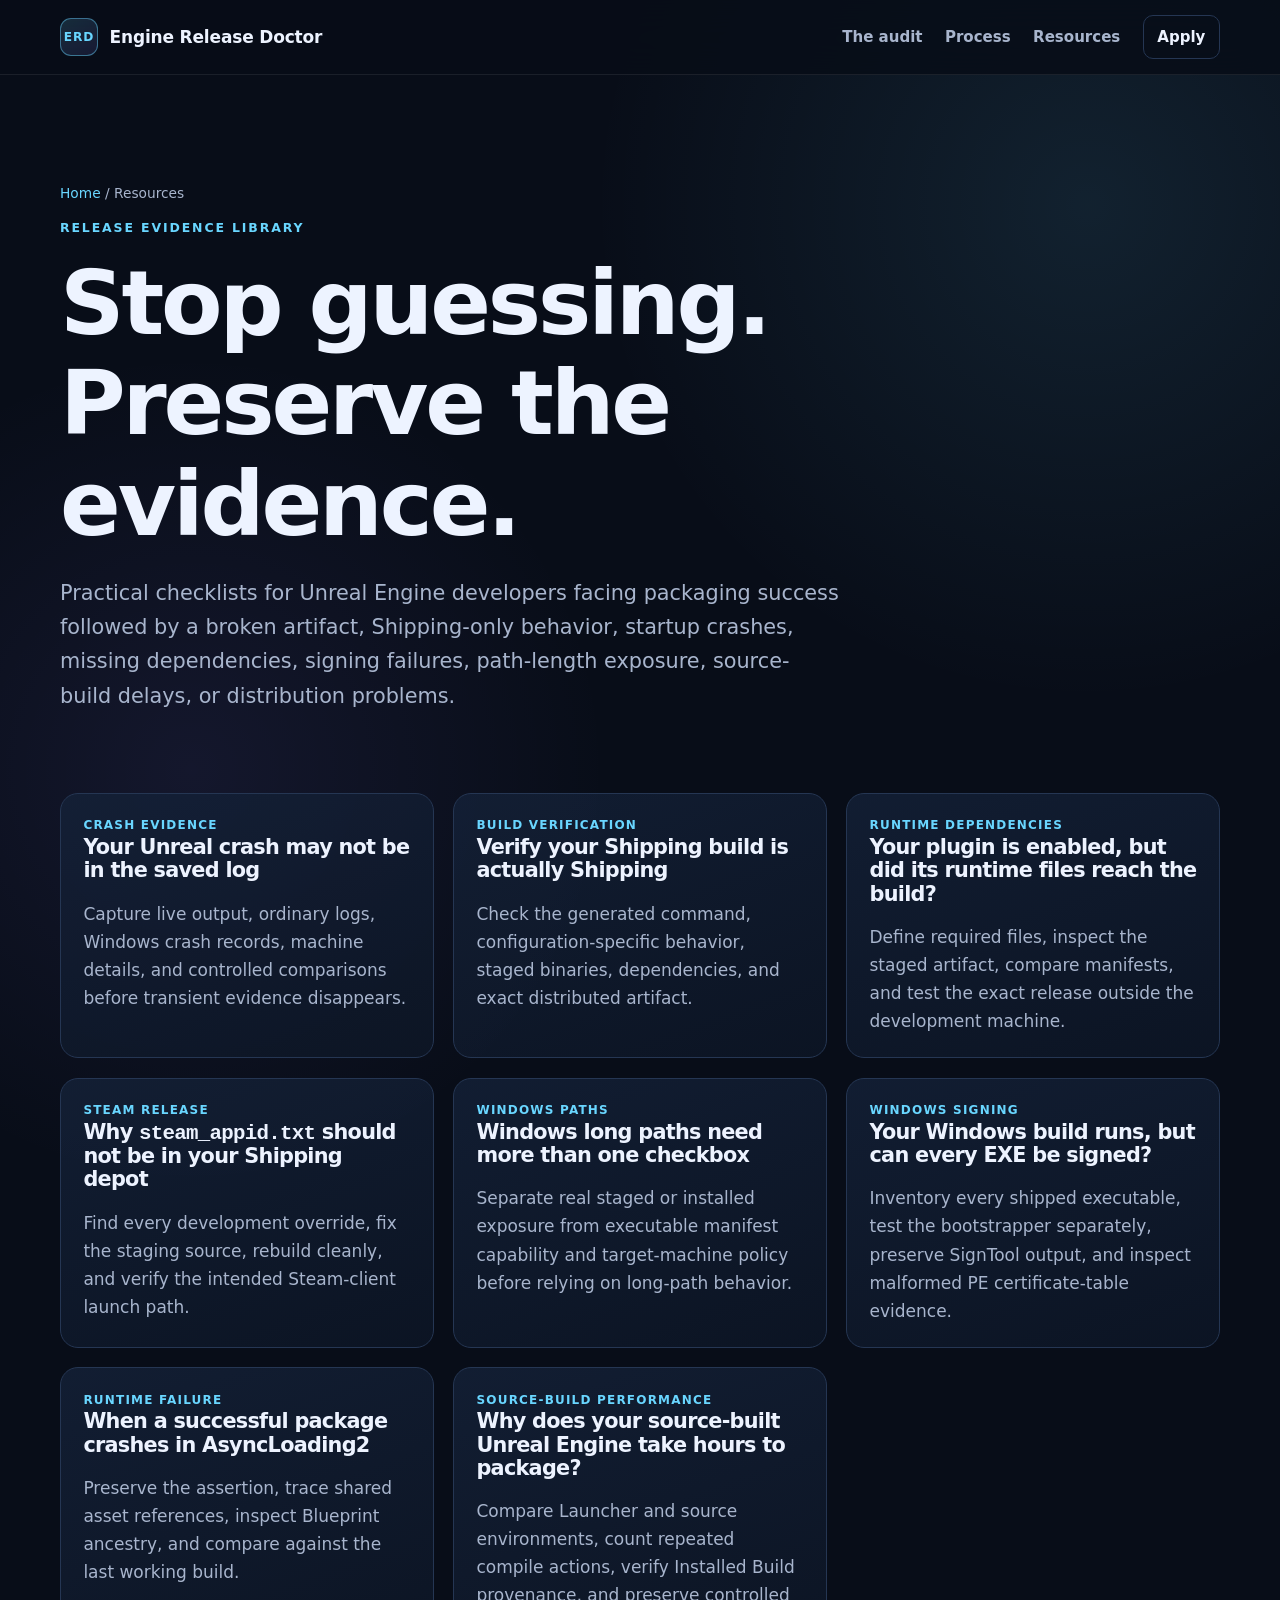
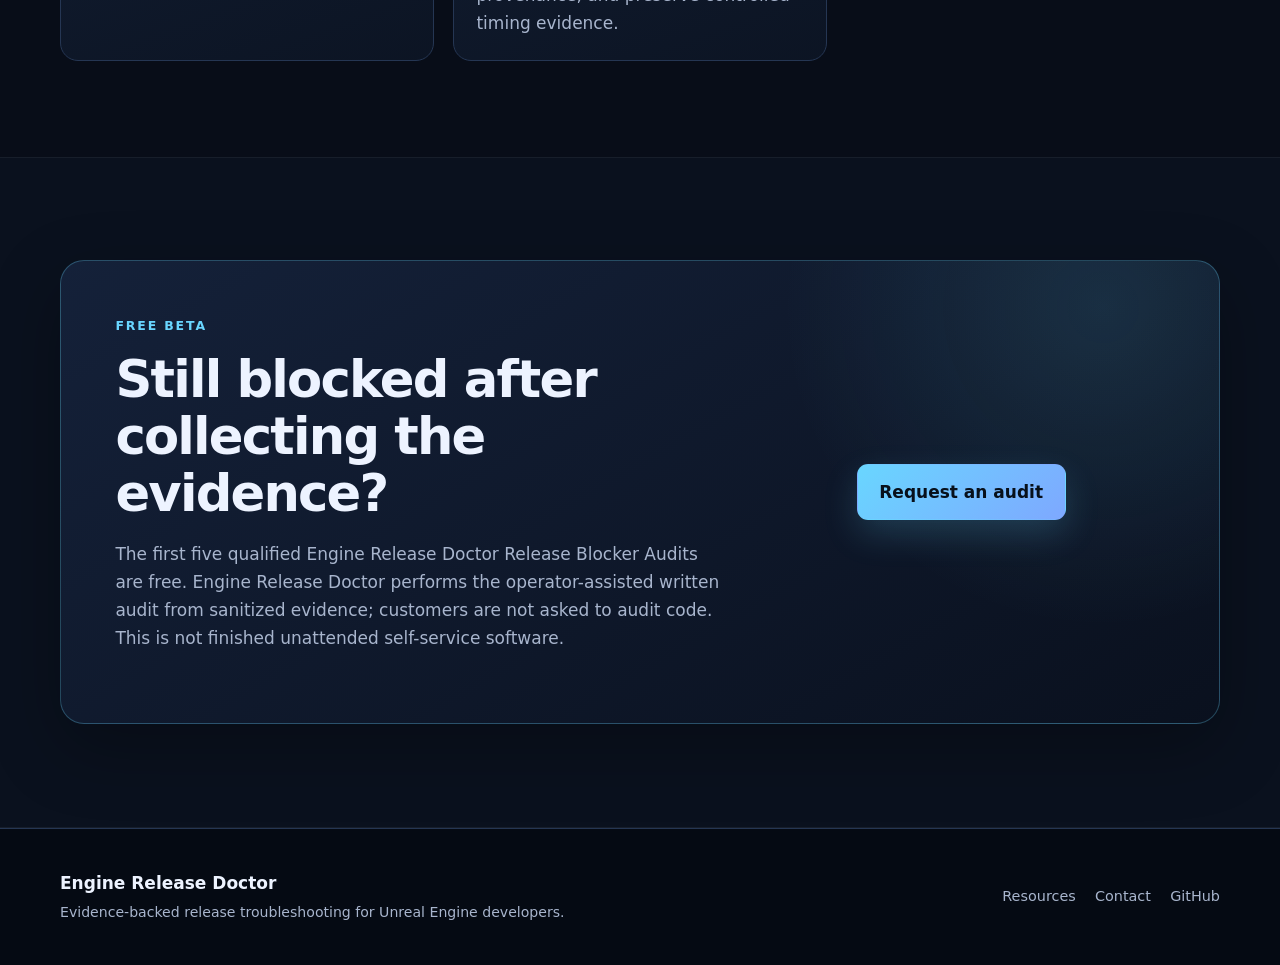
==== commit 1ae8475f: "List Windows long-path release resource" ====
--- a/resources/index.html
+++ b/resources/index.html
@@ -4,7 +4,7 @@
   <meta charset="utf-8">
   <meta name="viewport" content="width=device-width, initial-scale=1">
   <title>Unreal Release Troubleshooting Resources | Engine Release Doctor</title>
-  <meta name="description" content="Practical evidence checklists for Unreal Engine packaging, Shipping-build, staged-artifact, dependency, signing, source-build performance, and packaged-runtime failures.">
+  <meta name="description" content="Practical evidence checklists for Unreal Engine packaging, Shipping builds, staged artifacts, Windows path exposure, dependencies, signing, source-build performance, and packaged-runtime failures.">
   <link rel="stylesheet" href="../styles.css">
 </head>
 <body>
@@ -27,7 +27,7 @@
         <p class="breadcrumb"><a href="../index.html">Home</a> / Resources</p>
         <p class="eyebrow">Release evidence library</p>
         <h1>Stop guessing. Preserve the evidence.</h1>
-        <p class="hero-copy">Practical checklists for Unreal Engine developers facing packaging success followed by a broken artifact, Shipping-only behavior, startup crashes, missing dependencies, signing failures, source-build delays, or distribution problems.</p>
+        <p class="hero-copy">Practical checklists for Unreal Engine developers facing packaging success followed by a broken artifact, Shipping-only behavior, startup crashes, missing dependencies, signing failures, path-length exposure, source-build delays, or distribution problems.</p>
       </div>
     </section>
 
@@ -45,7 +45,7 @@
         </article>
         <article class="resource-card">
           <p class="tag">Runtime dependencies</p>
-          <h3><a href="verify-runtime-dependencies.html">Your plugin is enabled—but did its runtime files reach the build?</a></h3>
+          <h3><a href="verify-runtime-dependencies.html">Your plugin is enabled, but did its runtime files reach the build?</a></h3>
           <p>Define required files, inspect the staged artifact, compare manifests, and test the exact release outside the development machine.</p>
         </article>
         <article class="resource-card">
@@ -54,8 +54,13 @@
           <p>Find every development override, fix the staging source, rebuild cleanly, and verify the intended Steam-client launch path.</p>
         </article>
         <article class="resource-card">
+          <p class="tag">Windows paths</p>
+          <h3><a href="windows-long-path-release-risk.html">Windows long paths need more than one checkbox</a></h3>
+          <p>Separate real staged or installed exposure from executable manifest capability and target-machine policy before relying on long-path behavior.</p>
+        </article>
+        <article class="resource-card">
           <p class="tag">Windows signing</p>
-          <h3><a href="windows-signing-preflight.html">Your Windows build runs—but can every EXE be signed?</a></h3>
+          <h3><a href="windows-signing-preflight.html">Your Windows build runs, but can every EXE be signed?</a></h3>
           <p>Inventory every shipped executable, test the bootstrapper separately, preserve SignTool output, and inspect malformed PE certificate-table evidence.</p>
         </article>
         <article class="resource-card">
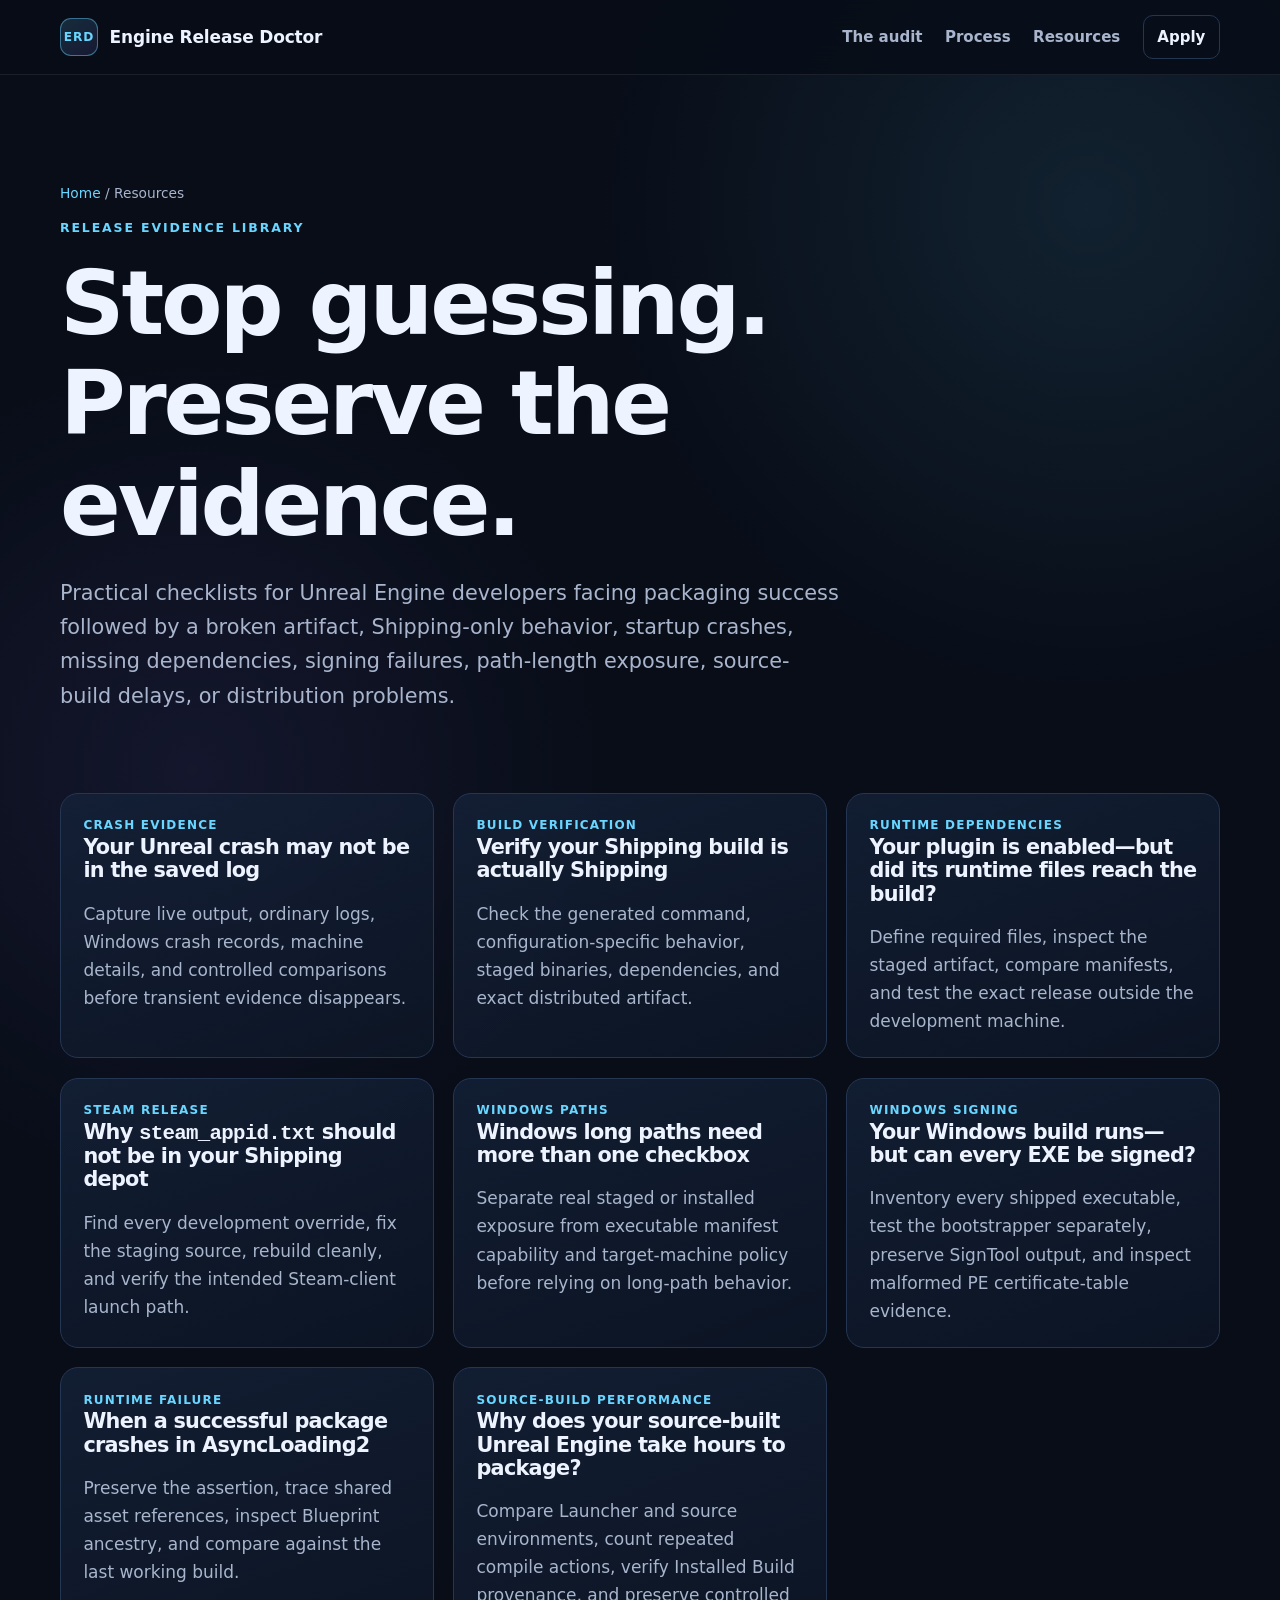
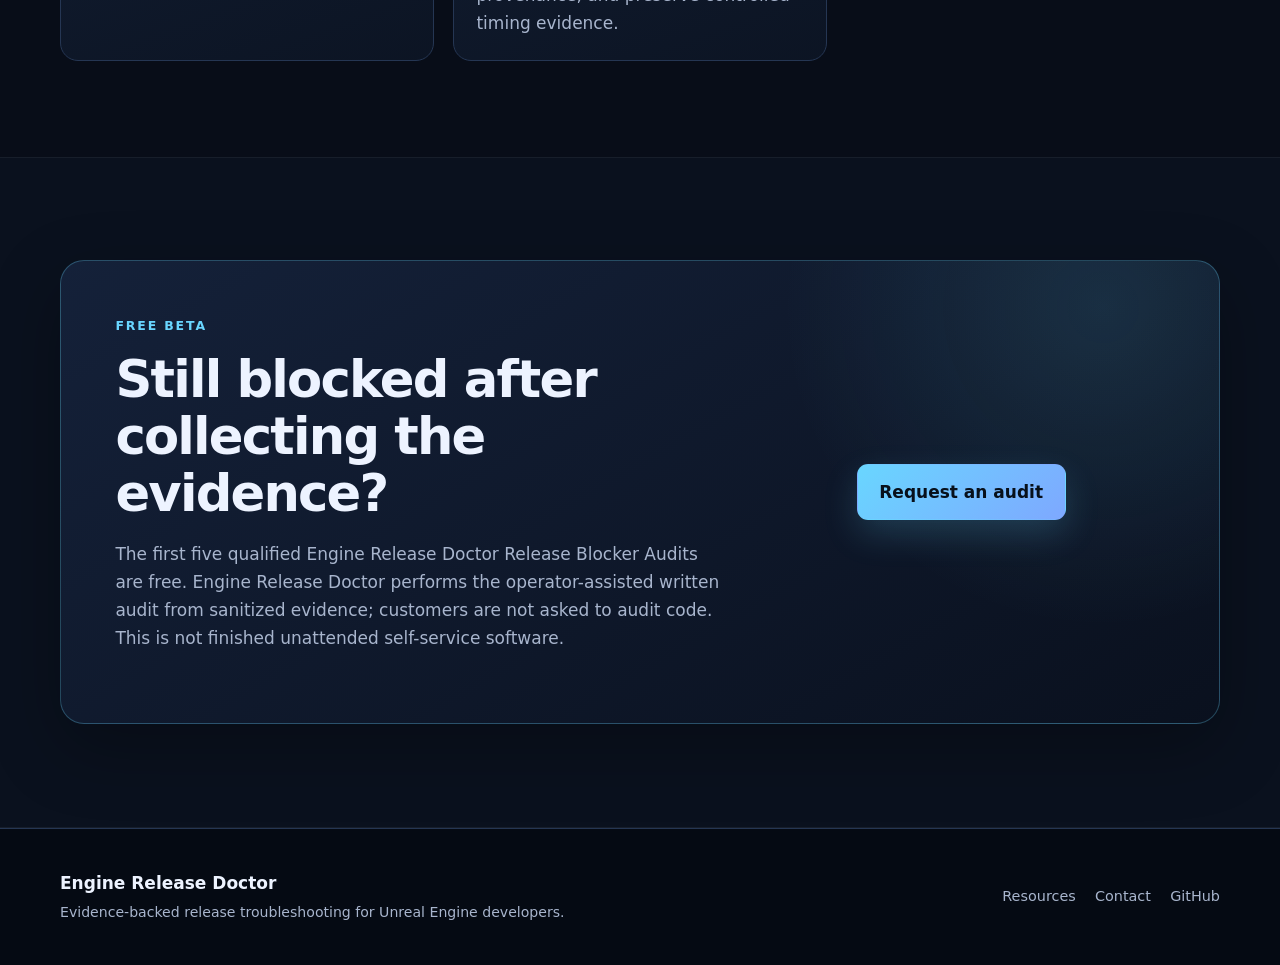
==== commit c1c3610e: "Limit resource index changes to new path article" ====
--- a/resources/index.html
+++ b/resources/index.html
@@ -45,7 +45,7 @@
         </article>
         <article class="resource-card">
           <p class="tag">Runtime dependencies</p>
-          <h3><a href="verify-runtime-dependencies.html">Your plugin is enabled, but did its runtime files reach the build?</a></h3>
+          <h3><a href="verify-runtime-dependencies.html">Your plugin is enabled—but did its runtime files reach the build?</a></h3>
           <p>Define required files, inspect the staged artifact, compare manifests, and test the exact release outside the development machine.</p>
         </article>
         <article class="resource-card">
@@ -60,7 +60,7 @@
         </article>
         <article class="resource-card">
           <p class="tag">Windows signing</p>
-          <h3><a href="windows-signing-preflight.html">Your Windows build runs, but can every EXE be signed?</a></h3>
+          <h3><a href="windows-signing-preflight.html">Your Windows build runs—but can every EXE be signed?</a></h3>
           <p>Inventory every shipped executable, test the bootstrapper separately, preserve SignTool output, and inspect malformed PE certificate-table evidence.</p>
         </article>
         <article class="resource-card">
